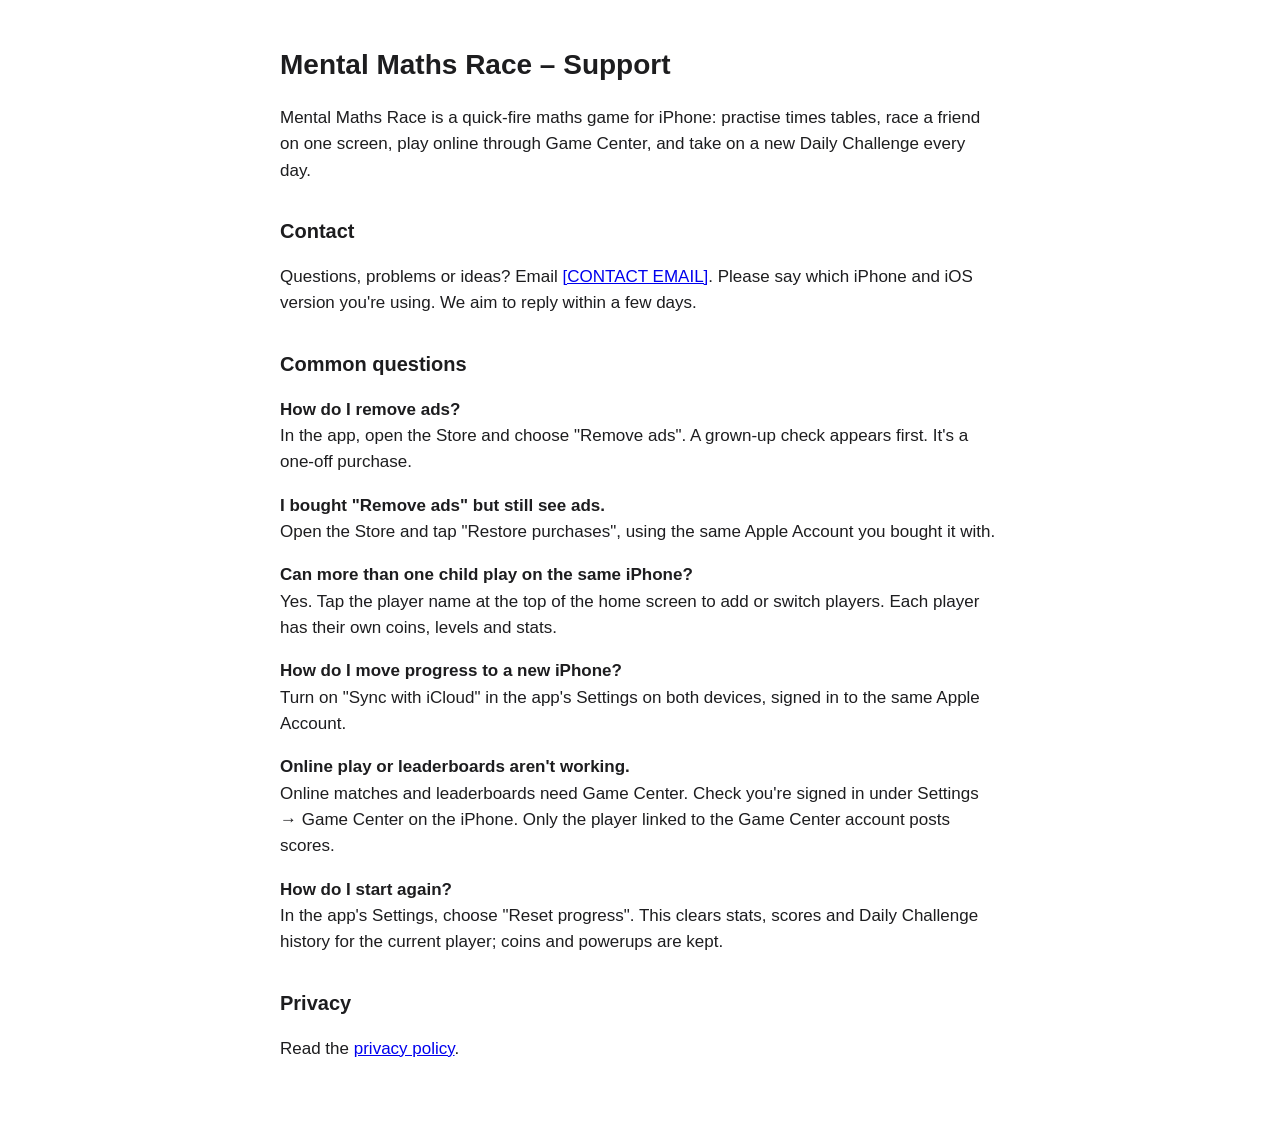
==== index.html @ 4fca7471 "Support and privacy pages for Mental Maths Race Co-Authored-By: Claude Opus 5.5 <noreply@anthropic.c" ====
<!doctype html>
<html lang="en-GB">
<head>
<meta charset="utf-8">
<meta name="viewport" content="width=device-width, initial-scale=1">
<meta http-equiv="refresh" content="0; url=support.html">
<title>Mental Maths Race</title>
</head>
<body>
<p><a href="support.html">Mental Maths Race – Support</a> · <a href="privacy-policy.html">Privacy policy</a></p>
</body>
</html>
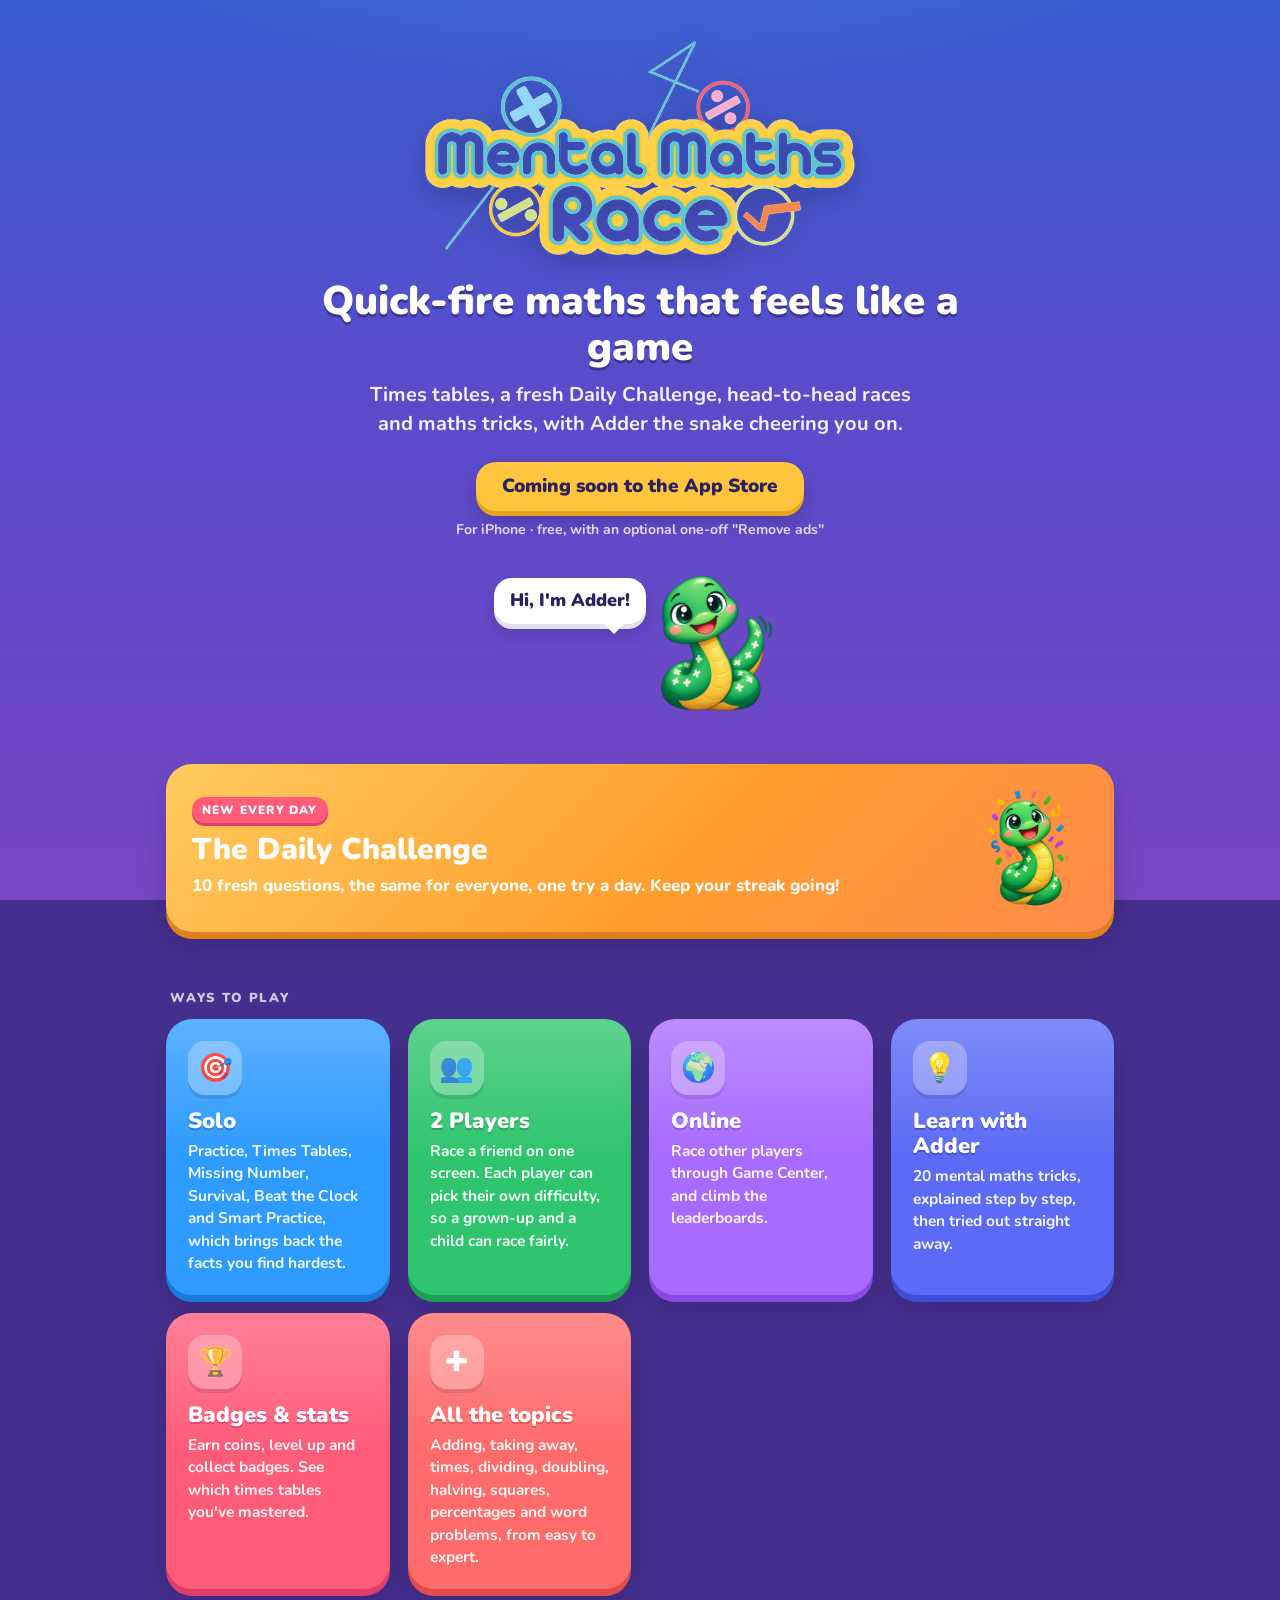
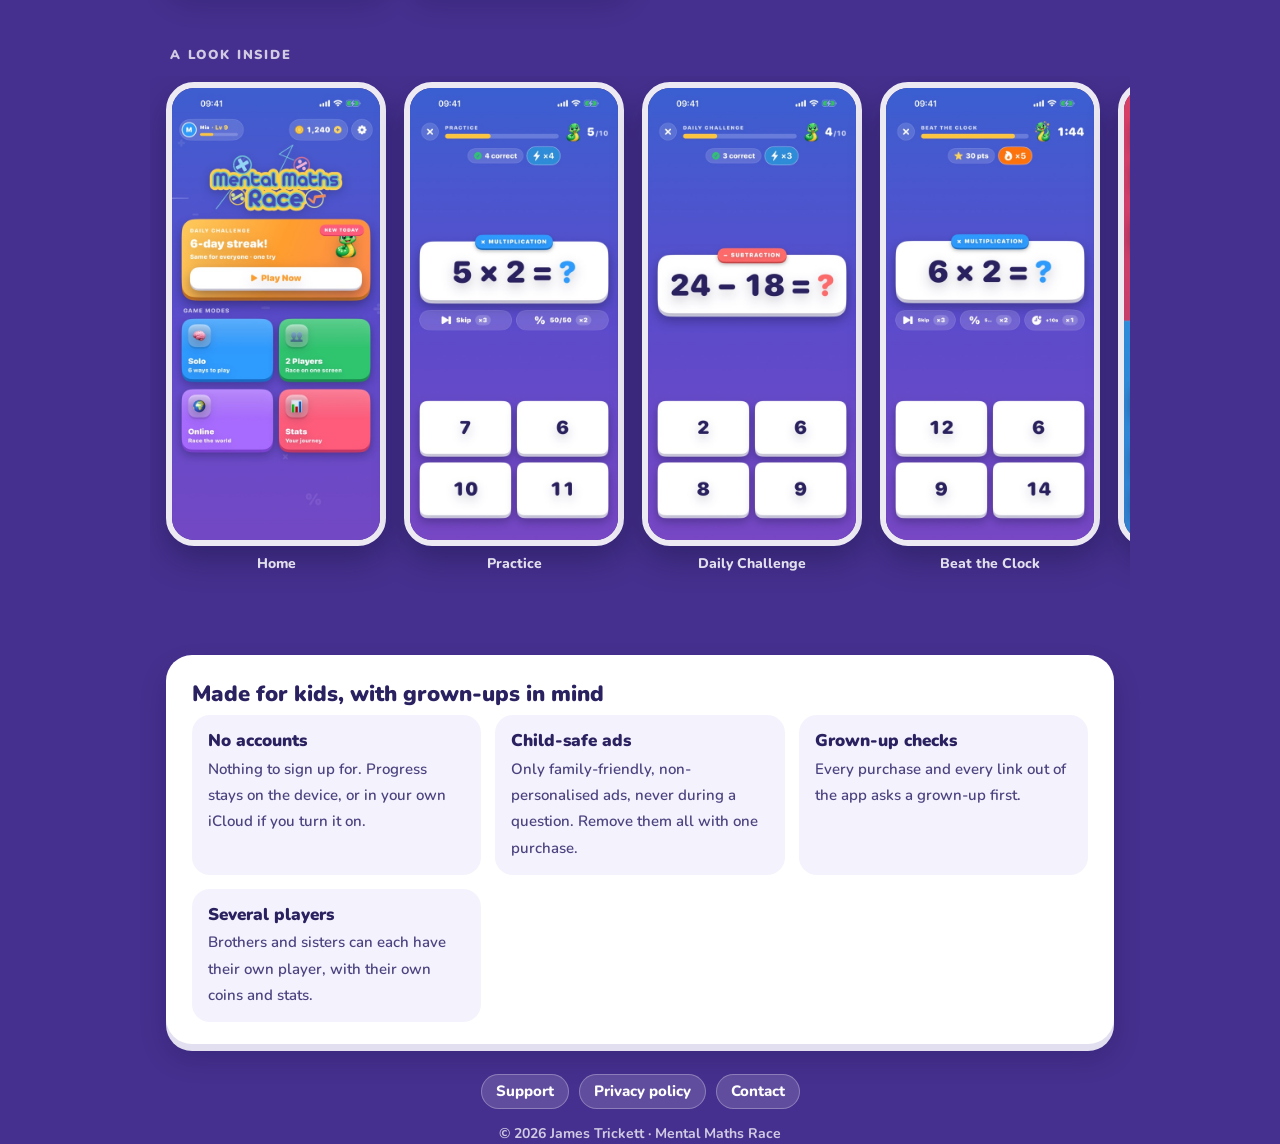
==== commit 1828073a: "Themed site: new home page, restyled support and privacy Home page in the app's look (sky gradient, " ====
--- a/index.html
+++ b/index.html
@@ -3,10 +3,126 @@
 <head>
 <meta charset="utf-8">
 <meta name="viewport" content="width=device-width, initial-scale=1">
-<meta http-equiv="refresh" content="0; url=support.html">
-<title>Mental Maths Race</title>
+<title>Mental Maths Race – quick-fire maths for iPhone</title>
+<meta name="description" content="A quick-fire maths game for iPhone: times tables, a Daily Challenge, races against a friend, Survival, Beat the Clock and maths tricks with Adder the snake.">
+<meta name="theme-color" content="#3A5FD0">
+<meta property="og:title" content="Mental Maths Race">
+<meta property="og:description" content="Quick-fire maths for iPhone, with Adder the snake.">
+<meta property="og:image" content="https://mentalmathsrace.com/assets/app-icon.png">
+<link rel="icon" href="assets/app-icon.png">
+<link rel="apple-touch-icon" href="assets/app-icon.png">
+<link rel="preconnect" href="https://fonts.googleapis.com">
+<link rel="preconnect" href="https://fonts.gstatic.com" crossorigin>
+<link href="https://fonts.googleapis.com/css2?family=Nunito:wght@600;700;800;900&display=swap" rel="stylesheet">
+<link rel="stylesheet" href="style.css">
 </head>
 <body>
-<p><a href="support.html">Mental Maths Race – Support</a> · <a href="privacy-policy.html">Privacy policy</a></p>
+<div class="symbols" aria-hidden="true">
+  <span style="left:6%;animation-duration:26s;animation-delay:-4s">+</span>
+  <span style="left:22%;animation-duration:31s;animation-delay:-18s">×</span>
+  <span style="left:41%;animation-duration:28s;animation-delay:-9s">÷</span>
+  <span style="left:63%;animation-duration:34s;animation-delay:-22s">−</span>
+  <span style="left:80%;animation-duration:29s;animation-delay:-13s">%</span>
+  <span style="left:92%;animation-duration:33s;animation-delay:-2s">+</span>
+</div>
+
+<header class="wrap">
+  <div class="hero">
+    <img class="logo" src="assets/logo.png" alt="Mental Maths Race" width="800" height="408">
+    <h1>Quick-fire maths that feels like a game</h1>
+    <p class="lede">Times tables, a fresh Daily Challenge, head-to-head races and maths tricks, with Adder the snake cheering you on.</p>
+    <div class="cta">
+      <span class="btn soon" role="note">Coming soon to the App Store</span>
+      <small>For iPhone · free, with an optional one-off "Remove ads"</small>
+    </div>
+    <div class="adder-hello">
+      <div class="bubble">Hi, I'm Adder!</div>
+      <img class="bob" src="assets/adder-wave.png" alt="Adder the snake waving" width="320" height="320">
+    </div>
+  </div>
+</header>
+
+<main class="wrap">
+  <section>
+    <div class="daily chunky">
+      <div>
+        <span class="tag">New every day</span>
+        <h3>The Daily Challenge</h3>
+        <p>10 fresh questions, the same for everyone, one try a day. Keep your streak going!</p>
+      </div>
+      <img src="assets/adder-celebrate.png" alt="" width="320" height="320">
+    </div>
+  </section>
+
+  <section>
+    <p class="section-label">Ways to play</p>
+    <div class="grid">
+      <div class="tile chunky t-solo">
+        <div class="ico" aria-hidden="true">🎯</div>
+        <h3>Solo</h3>
+        <p>Practice, Times Tables, Missing Number, Survival, Beat the Clock and Smart Practice, which brings back the facts you find hardest.</p>
+      </div>
+      <div class="tile chunky t-two">
+        <div class="ico" aria-hidden="true">👥</div>
+        <h3>2 Players</h3>
+        <p>Race a friend on one screen. Each player can pick their own difficulty, so a grown-up and a child can race fairly.</p>
+      </div>
+      <div class="tile chunky t-online">
+        <div class="ico" aria-hidden="true">🌍</div>
+        <h3>Online</h3>
+        <p>Race other players through Game Center, and climb the leaderboards.</p>
+      </div>
+      <div class="tile chunky t-learn">
+        <div class="ico" aria-hidden="true">💡</div>
+        <h3>Learn with Adder</h3>
+        <p>20 mental maths tricks, explained step by step, then tried out straight away.</p>
+      </div>
+      <div class="tile chunky t-stats">
+        <div class="ico" aria-hidden="true">🏆</div>
+        <h3>Badges &amp; stats</h3>
+        <p>Earn coins, level up and collect badges. See which times tables you've mastered.</p>
+      </div>
+      <div class="tile chunky t-store">
+        <div class="ico" aria-hidden="true">✚</div>
+        <h3>All the topics</h3>
+        <p>Adding, taking away, times, dividing, doubling, halving, squares, percentages and word problems, from easy to expert.</p>
+      </div>
+    </div>
+  </section>
+
+  <section>
+    <p class="section-label">A look inside</p>
+    <div class="shots">
+      <figure><img src="assets/shot-home.jpg" alt="Home screen" loading="lazy"><figcaption>Home</figcaption></figure>
+      <figure><img src="assets/shot-practice.jpg" alt="A practice question" loading="lazy"><figcaption>Practice</figcaption></figure>
+      <figure><img src="assets/shot-daily-challenge.jpg" alt="The Daily Challenge" loading="lazy"><figcaption>Daily Challenge</figcaption></figure>
+      <figure><img src="assets/shot-beat-the-clock.jpg" alt="Beat the Clock" loading="lazy"><figcaption>Beat the Clock</figcaption></figure>
+      <figure><img src="assets/shot-two-players.jpg" alt="Two players racing on one screen" loading="lazy"><figcaption>2 Players</figcaption></figure>
+      <figure><img src="assets/shot-stats.jpg" alt="Stats and badges" loading="lazy"><figcaption>Stats</figcaption></figure>
+      <figure><img src="assets/shot-store.jpg" alt="The Store" loading="lazy"><figcaption>Store</figcaption></figure>
+    </div>
+  </section>
+
+  <section>
+    <div class="card chunky">
+      <h2>Made for kids, with grown-ups in mind</h2>
+      <div class="safety">
+        <div><b>No accounts</b><span>Nothing to sign up for. Progress stays on the device, or in your own iCloud if you turn it on.</span></div>
+        <div><b>Child-safe ads</b><span>Only family-friendly, non-personalised ads, never during a question. Remove them all with one purchase.</span></div>
+        <div><b>Grown-up checks</b><span>Every purchase and every link out of the app asks a grown-up first.</span></div>
+        <div><b>Several players</b><span>Brothers and sisters can each have their own player, with their own coins and stats.</span></div>
+      </div>
+    </div>
+  </section>
+</main>
+
+<footer class="wrap">
+  <nav>
+    <a class="pill" href="support.html">Support</a>
+    <a class="pill" href="privacy-policy.html">Privacy policy</a>
+    <a class="pill" href="mailto:support@mentalmathsrace.com">Contact</a>
+  </nav>
+  <p>© 2026 James Trickett · Mental Maths Race</p>
+</footer>
 </body>
 </html>
--- a/style.css
+++ b/style.css
@@ -0,0 +1,275 @@
+/* Mental Maths Race site — the app's "Quest" look: blue→violet sky,
+   chunky candy cards with a darker lip, rounded heavy type. */
+
+:root {
+  --sky-top: #3A5FD0;
+  --sky-mid: #5A4BCB;
+  --sky-low: #7747C4;
+  --sky-deep: #46308F;
+  --ink: #2A2160;
+  --ink-soft: #4B4380;
+  --muted: #9A93C2;
+  --card: #FFFFFF;
+  --card-lip: #E2E0F0;
+  --gold: #FFC53D;
+  --gold-lip: #E0A41E;
+  --add: #2FC56E;   --add-lip: #1E9E55;
+  --sub: #FF6B6B;   --sub-lip: #E04B4B;
+  --mul: #2E9BFF;   --mul-lip: #1A7BDB;
+  --div: #A86BFF;   --div-lip: #8A48E6;
+  --indigo: #5B6BF5; --indigo-lip: #3F4CD6;
+  --pink: #FF5C7A;  --pink-lip: #E03E6C;
+  --daily-top: #FFCB5C; --daily-mid: #FF9E2E; --daily-end: #FF8A4B; --daily-lip: #E0801E;
+  --font: ui-rounded, "SF Pro Rounded", "Nunito", system-ui, -apple-system, sans-serif;
+  color-scheme: light;
+}
+
+* { box-sizing: border-box; }
+
+html { background: var(--sky-deep); }
+
+body {
+  margin: 0;
+  min-height: 100vh;
+  font: 500 17px/1.55 var(--font);
+  color: #fff;
+  background:
+    radial-gradient(1200px 600px at 50% -10%, rgba(255,255,255,0.12), transparent 60%),
+    linear-gradient(180deg, var(--sky-top) 0%, var(--sky-mid) 45%, var(--sky-low) 100%) fixed;
+  -webkit-font-smoothing: antialiased;
+}
+
+a { color: inherit; }
+
+img { max-width: 100%; height: auto; display: block; }
+
+.wrap {
+  width: 100%;
+  max-width: 980px;
+  margin: 0 auto;
+  padding: 0 16px;
+}
+
+/* Faint drifting maths symbols, like the app's background. */
+.symbols {
+  position: fixed; inset: 0; pointer-events: none; z-index: 0; overflow: hidden;
+}
+.symbols span {
+  position: absolute; bottom: -60px;
+  font: 900 34px/1 var(--font); color: rgba(255,255,255,0.10);
+  animation: rise linear infinite;
+}
+@keyframes rise { to { transform: translateY(-115vh) rotate(25deg); } }
+@media (prefers-reduced-motion: reduce) {
+  .symbols span { animation: none; display: none; }
+  .bob { animation: none !important; }
+}
+
+main, header, footer { position: relative; z-index: 1; }
+
+/* ---------- Top bar (inner pages) ---------- */
+.topbar {
+  display: flex; align-items: center; justify-content: space-between; gap: 12px;
+  padding: 16px 0;
+}
+.topbar .brand { display: flex; align-items: center; gap: 10px; text-decoration: none; }
+.topbar .brand img { width: 44px; height: 44px; border-radius: 11px; box-shadow: 0 4px 10px rgba(0,0,0,0.2); }
+.topbar .brand span { font: 900 19px/1.1 var(--font); }
+.topbar nav { display: flex; gap: 8px; flex-wrap: wrap; justify-content: flex-end; }
+
+.pill {
+  display: inline-flex; align-items: center; gap: 6px;
+  padding: 9px 14px; border-radius: 999px;
+  background: rgba(255,255,255,0.14);
+  border: 1px solid rgba(255,255,255,0.28);
+  font: 800 15px/1 var(--font); text-decoration: none; color: #fff;
+  white-space: nowrap;
+}
+.pill:hover { background: rgba(255,255,255,0.22); }
+.pill[aria-current="page"] { background: #fff; color: var(--ink); border-color: #fff; }
+
+/* ---------- Chunky buttons and cards ---------- */
+.chunky {
+  position: relative;
+  border-radius: 26px;
+  box-shadow: 0 7px 0 var(--lip, var(--card-lip)), 0 14px 26px rgba(15,15,48,0.22);
+}
+
+.btn {
+  display: inline-flex; align-items: center; justify-content: center; gap: 10px;
+  padding: 15px 26px; border-radius: 20px;
+  font: 900 19px/1 var(--font); text-decoration: none;
+  background: var(--gold); color: var(--ink);
+  box-shadow: 0 5px 0 var(--gold-lip), 0 10px 20px rgba(15,15,48,0.25);
+  transition: transform .1s, box-shadow .1s;
+}
+.btn:active { transform: translateY(4px); box-shadow: 0 1px 0 var(--gold-lip), 0 4px 10px rgba(15,15,48,0.25); }
+.btn.soon { cursor: default; }
+
+/* ---------- Home: hero ---------- */
+.hero {
+  text-align: center;
+  padding: 36px 0 18px;
+}
+.hero .logo { width: min(440px, 92%); margin: 0 auto; filter: drop-shadow(0 8px 14px rgba(0,0,0,0.25)); }
+.hero h1 {
+  margin: 18px auto 10px; max-width: 640px;
+  font: 900 clamp(26px, 5vw, 40px)/1.15 var(--font);
+  text-shadow: 0 3px 0 rgba(42,33,96,0.55);
+}
+.hero p.lede { margin: 0 auto 24px; max-width: 560px; font: 700 clamp(17px, 2.4vw, 20px)/1.45 var(--font); color: rgba(255,255,255,0.92); }
+.hero .cta { display: flex; flex-direction: column; align-items: center; gap: 10px; }
+.hero .cta small { font: 700 14px/1.3 var(--font); color: rgba(255,255,255,0.8); }
+
+.adder-hello {
+  display: flex; align-items: flex-end; justify-content: center; gap: 0;
+  margin: 26px auto 0;
+}
+.adder-hello img { width: 150px; }
+.bubble {
+  position: relative; margin-bottom: 92px; margin-right: -10px;
+  background: #fff; color: var(--ink);
+  font: 900 18px/1.2 var(--font);
+  padding: 12px 16px; border-radius: 18px;
+  box-shadow: 0 5px 0 var(--card-lip), 0 10px 20px rgba(15,15,48,0.2);
+}
+.bubble::after {
+  content: ""; position: absolute; right: 22px; bottom: -10px;
+  border: 10px solid transparent; border-top-color: #fff; border-bottom: 0;
+}
+.bob { animation: bob 3s ease-in-out infinite; transform-origin: bottom center; }
+@keyframes bob {
+  0%, 100% { transform: translateY(0) scaleY(0.98); }
+  50% { transform: translateY(-6px) scaleY(1.02); }
+}
+
+/* ---------- Home: sections ---------- */
+section { padding: 30px 0; }
+.section-label {
+  font: 900 13px/1 var(--font); letter-spacing: 0.14em; text-transform: uppercase;
+  color: rgba(255,255,255,0.75); margin: 0 0 14px 4px;
+}
+h2.title { font: 900 clamp(24px, 4vw, 32px)/1.2 var(--font); margin: 0 0 18px; text-shadow: 0 3px 0 rgba(42,33,96,0.5); }
+
+.daily {
+  --lip: var(--daily-lip);
+  display: grid; grid-template-columns: 1fr auto; align-items: center; gap: 16px;
+  padding: 24px 26px;
+  background: linear-gradient(135deg, var(--daily-top), var(--daily-mid) 55%, var(--daily-end));
+}
+.daily .tag {
+  display: inline-block; background: var(--pink); color: #fff;
+  font: 900 12px/1 var(--font); letter-spacing: 0.1em; text-transform: uppercase;
+  padding: 7px 10px; border-radius: 999px; box-shadow: 0 3px 0 var(--pink-lip);
+}
+.daily h3 { font: 900 clamp(22px, 3.6vw, 30px)/1.15 var(--font); margin: 10px 0 6px; }
+.daily p { margin: 0; font-weight: 800; color: rgba(255,255,255,0.95); }
+.daily img { width: 120px; }
+
+.grid {
+  display: grid; gap: 18px;
+  grid-template-columns: repeat(auto-fit, minmax(220px, 1fr));
+}
+.tile {
+  padding: 22px 22px 20px;
+  color: #fff;
+  background: var(--fill);
+  overflow: hidden;
+}
+.tile::before {
+  content: ""; position: absolute; inset: 0 0 50% 0; border-radius: 26px 26px 0 0;
+  background: linear-gradient(180deg, rgba(255,255,255,0.22), transparent);
+  pointer-events: none;
+}
+.tile .ico {
+  width: 54px; height: 54px; border-radius: 17px;
+  display: grid; place-items: center;
+  background: rgba(255,255,255,0.28); box-shadow: 0 4px 0 rgba(0,0,0,0.12);
+  font: 900 28px/1 var(--font); margin-bottom: 14px;
+}
+.tile h3 { font: 900 22px/1.15 var(--font); margin: 0 0 6px; text-shadow: 0 2px 0 var(--lip); }
+.tile p { margin: 0; font: 700 15.5px/1.45 var(--font); color: rgba(255,255,255,0.93); }
+.t-solo   { --fill: var(--mul); --lip: var(--mul-lip); }
+.t-two    { --fill: var(--add); --lip: var(--add-lip); }
+.t-online { --fill: var(--div); --lip: var(--div-lip); }
+.t-learn  { --fill: var(--indigo); --lip: var(--indigo-lip); }
+.t-stats  { --fill: var(--pink); --lip: var(--pink-lip); }
+.t-store  { --fill: var(--sub); --lip: var(--sub-lip); }
+
+/* Screenshot strip */
+.shots {
+  display: flex; gap: 18px; overflow-x: auto; scroll-snap-type: x mandatory;
+  padding: 6px 4px 22px; margin: 0 -16px; padding-left: 16px; padding-right: 16px;
+  scrollbar-width: thin;
+}
+.shots figure { flex: 0 0 auto; margin: 0; scroll-snap-align: center; text-align: center; }
+.shots img {
+  width: 220px; height: auto; border-radius: 28px;
+  border: 6px solid rgba(255,255,255,0.9);
+  box-shadow: 0 14px 30px rgba(15,15,48,0.35);
+}
+.shots figcaption { margin-top: 10px; font: 800 14px/1.2 var(--font); color: rgba(255,255,255,0.85); }
+
+/* White content card (safety section, support, privacy) */
+.card {
+  background: var(--card); color: var(--ink);
+  padding: 26px 26px 22px;
+}
+.card a { color: var(--mul-lip); font-weight: 800; }
+.card h2 { font: 900 22px/1.2 var(--font); margin: 26px 0 8px; color: var(--ink); }
+.card h2:first-child { margin-top: 0; }
+.card p { margin: 0 0 14px; color: var(--ink-soft); }
+.card strong { color: var(--ink); }
+
+.safety { display: grid; gap: 14px; grid-template-columns: repeat(auto-fit, minmax(230px, 1fr)); margin-top: 6px; }
+.safety div {
+  background: #F4F2FC; border-radius: 18px; padding: 16px 16px 14px;
+}
+.safety b { display: block; font: 900 17px/1.2 var(--font); color: var(--ink); margin: 0 0 4px; }
+.safety span { font: 600 15px/1.45 var(--font); color: var(--ink-soft); }
+
+/* ---------- Inner pages ---------- */
+.page-head { display: flex; align-items: flex-end; gap: 8px; margin: 18px 0 22px; }
+.page-head h1 { flex: 1; margin: 0 0 8px; font: 900 clamp(28px, 5vw, 40px)/1.1 var(--font); text-shadow: 0 3px 0 rgba(42,33,96,0.55); }
+.page-head .sub { display: block; margin-top: 6px; font: 700 15px/1.3 var(--font); color: rgba(255,255,255,0.85); text-shadow: none; }
+.page-head img { width: 110px; flex: 0 0 auto; }
+
+.faq { display: grid; gap: 12px; margin: 6px 0 18px; }
+.faq details {
+  background: #F4F2FC; border-radius: 18px; padding: 14px 16px;
+}
+.faq summary { cursor: pointer; font: 900 17px/1.3 var(--font); color: var(--ink); list-style: none; display: flex; justify-content: space-between; gap: 12px; }
+.faq summary::-webkit-details-marker { display: none; }
+.faq summary::after { content: "+"; font-size: 22px; line-height: 1; color: var(--div); transition: transform .2s; }
+.faq details[open] summary::after { transform: rotate(45deg); }
+.faq details p { margin: 10px 0 2px; }
+
+.contact {
+  --lip: var(--add-lip);
+  display: flex; align-items: center; gap: 16px; flex-wrap: wrap;
+  background: var(--add); color: #fff; padding: 18px 22px; margin-bottom: 18px;
+}
+.contact p { margin: 0; flex: 1 1 240px; color: #fff; font-weight: 700; }
+.contact p a { color: #fff; text-decoration: underline; text-underline-offset: 3px; }
+.contact a.btn { background: #fff; color: var(--add-lip); box-shadow: 0 5px 0 var(--card-lip), 0 8px 16px rgba(15,15,48,0.2); }
+
+/* ---------- Footer ---------- */
+footer { padding: 34px 0 42px; text-align: center; }
+footer nav { display: flex; gap: 10px; justify-content: center; flex-wrap: wrap; margin-bottom: 14px; }
+footer p { margin: 0; font: 700 14px/1.5 var(--font); color: rgba(255,255,255,0.75); }
+
+@media (max-width: 560px) {
+  .hero { padding-top: 24px; }
+  .hero .logo { width: min(290px, 80%); }
+  .adder-hello img { width: 120px; }
+  .bubble { margin-bottom: 72px; }
+  .tile { display: grid; grid-template-columns: auto 1fr; column-gap: 14px; padding: 18px; }
+  .tile .ico { grid-row: span 2; width: 48px; height: 48px; font-size: 24px; margin: 0; }
+  .tile h3 { font-size: 20px; margin: 2px 0 4px; }
+  .daily { grid-template-columns: 1fr; }
+  .daily img { display: none; }
+  .topbar .brand span { display: none; }
+  .page-head img { width: 84px; }
+  .card { padding: 22px 18px 18px; }
+  .shots img { width: 190px; }
+}
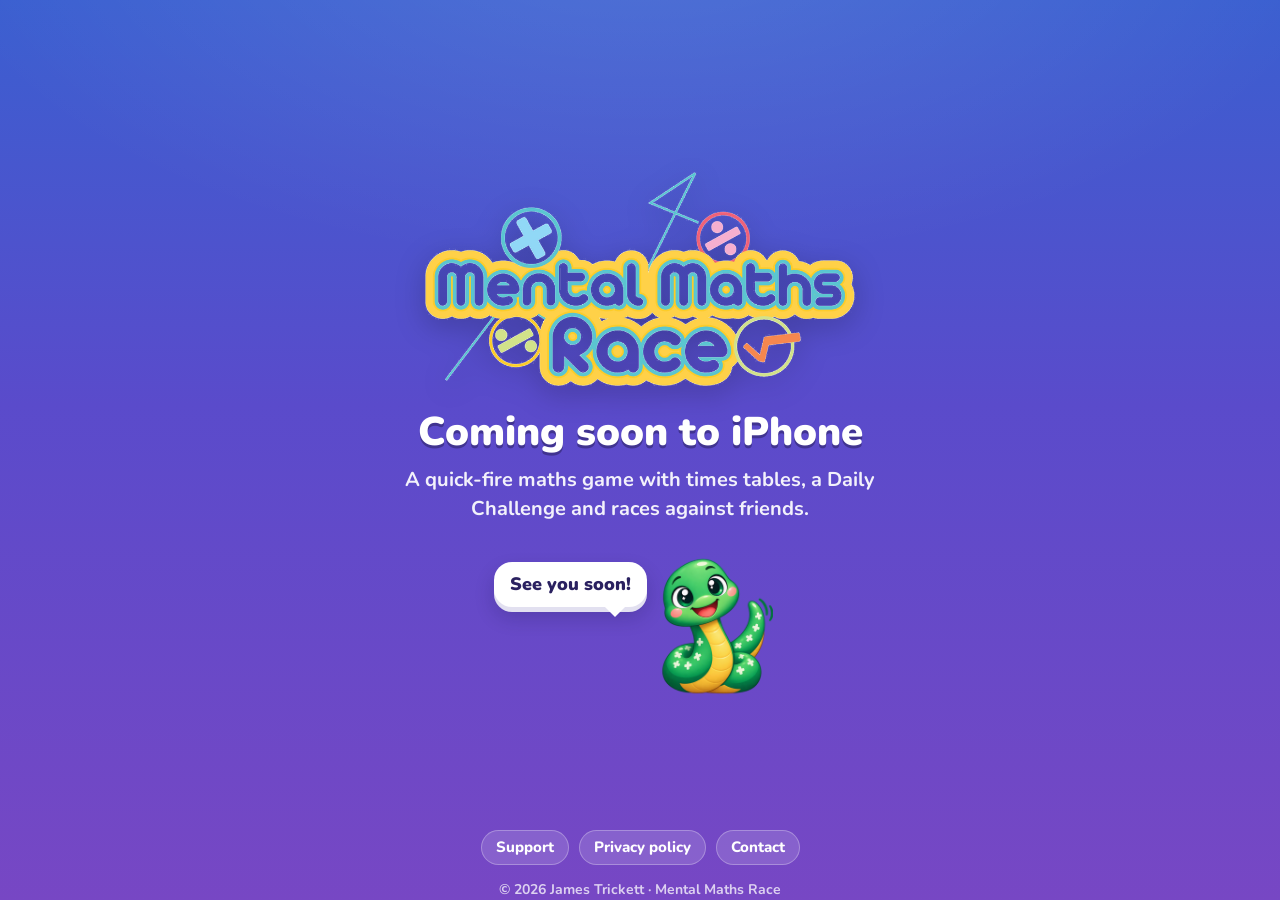
==== commit 240910f9: "Coming-soon home page until launch The full home page is kept on the launch-home branch; merge it in" ====
--- a/index.html
+++ b/index.html
@@ -3,117 +3,41 @@
 <head>
 <meta charset="utf-8">
 <meta name="viewport" content="width=device-width, initial-scale=1">
-<title>Mental Maths Race – quick-fire maths for iPhone</title>
-<meta name="description" content="A quick-fire maths game for iPhone: times tables, a Daily Challenge, races against a friend, Survival, Beat the Clock and maths tricks with Adder the snake.">
+<title>Mental Maths Race – coming soon</title>
+<meta name="description" content="Mental Maths Race, a quick-fire maths game for iPhone, is coming soon.">
+<meta name="robots" content="noindex">
 <meta name="theme-color" content="#3A5FD0">
-<meta property="og:title" content="Mental Maths Race">
-<meta property="og:description" content="Quick-fire maths for iPhone, with Adder the snake.">
-<meta property="og:image" content="https://mentalmathsrace.com/assets/app-icon.png">
 <link rel="icon" href="assets/app-icon.png">
 <link rel="apple-touch-icon" href="assets/app-icon.png">
 <link rel="preconnect" href="https://fonts.googleapis.com">
 <link rel="preconnect" href="https://fonts.gstatic.com" crossorigin>
 <link href="https://fonts.googleapis.com/css2?family=Nunito:wght@600;700;800;900&display=swap" rel="stylesheet">
 <link rel="stylesheet" href="style.css">
+<style>
+  .soon-page { min-height: 100vh; display: flex; flex-direction: column; }
+  .soon-page main { flex: 1; display: flex; align-items: center; }
+  .soon-page .hero { padding-bottom: 0; }
+</style>
 </head>
-<body>
+<body class="soon-page">
 <div class="symbols" aria-hidden="true">
-  <span style="left:6%;animation-duration:26s;animation-delay:-4s">+</span>
-  <span style="left:22%;animation-duration:31s;animation-delay:-18s">×</span>
-  <span style="left:41%;animation-duration:28s;animation-delay:-9s">÷</span>
-  <span style="left:63%;animation-duration:34s;animation-delay:-22s">−</span>
-  <span style="left:80%;animation-duration:29s;animation-delay:-13s">%</span>
-  <span style="left:92%;animation-duration:33s;animation-delay:-2s">+</span>
+  <span style="left:8%;animation-duration:28s;animation-delay:-5s">+</span>
+  <span style="left:30%;animation-duration:33s;animation-delay:-19s">×</span>
+  <span style="left:55%;animation-duration:30s;animation-delay:-10s">÷</span>
+  <span style="left:76%;animation-duration:35s;animation-delay:-24s">−</span>
+  <span style="left:91%;animation-duration:31s;animation-delay:-2s">%</span>
 </div>
 
-<header class="wrap">
-  <div class="hero">
+<main class="wrap">
+  <div class="hero" style="width:100%">
     <img class="logo" src="assets/logo.png" alt="Mental Maths Race" width="800" height="408">
-    <h1>Quick-fire maths that feels like a game</h1>
-    <p class="lede">Times tables, a fresh Daily Challenge, head-to-head races and maths tricks, with Adder the snake cheering you on.</p>
-    <div class="cta">
-      <span class="btn soon" role="note">Coming soon to the App Store</span>
-      <small>For iPhone · free, with an optional one-off "Remove ads"</small>
-    </div>
+    <h1>Coming soon to iPhone</h1>
+    <p class="lede">A quick-fire maths game with times tables, a Daily Challenge and races against friends.</p>
     <div class="adder-hello">
-      <div class="bubble">Hi, I'm Adder!</div>
+      <div class="bubble">See you soon!</div>
       <img class="bob" src="assets/adder-wave.png" alt="Adder the snake waving" width="320" height="320">
     </div>
   </div>
-</header>
-
-<main class="wrap">
-  <section>
-    <div class="daily chunky">
-      <div>
-        <span class="tag">New every day</span>
-        <h3>The Daily Challenge</h3>
-        <p>10 fresh questions, the same for everyone, one try a day. Keep your streak going!</p>
-      </div>
-      <img src="assets/adder-celebrate.png" alt="" width="320" height="320">
-    </div>
-  </section>
-
-  <section>
-    <p class="section-label">Ways to play</p>
-    <div class="grid">
-      <div class="tile chunky t-solo">
-        <div class="ico" aria-hidden="true">🎯</div>
-        <h3>Solo</h3>
-        <p>Practice, Times Tables, Missing Number, Survival, Beat the Clock and Smart Practice, which brings back the facts you find hardest.</p>
-      </div>
-      <div class="tile chunky t-two">
-        <div class="ico" aria-hidden="true">👥</div>
-        <h3>2 Players</h3>
-        <p>Race a friend on one screen. Each player can pick their own difficulty, so a grown-up and a child can race fairly.</p>
-      </div>
-      <div class="tile chunky t-online">
-        <div class="ico" aria-hidden="true">🌍</div>
-        <h3>Online</h3>
-        <p>Race other players through Game Center, and climb the leaderboards.</p>
-      </div>
-      <div class="tile chunky t-learn">
-        <div class="ico" aria-hidden="true">💡</div>
-        <h3>Learn with Adder</h3>
-        <p>20 mental maths tricks, explained step by step, then tried out straight away.</p>
-      </div>
-      <div class="tile chunky t-stats">
-        <div class="ico" aria-hidden="true">🏆</div>
-        <h3>Badges &amp; stats</h3>
-        <p>Earn coins, level up and collect badges. See which times tables you've mastered.</p>
-      </div>
-      <div class="tile chunky t-store">
-        <div class="ico" aria-hidden="true">✚</div>
-        <h3>All the topics</h3>
-        <p>Adding, taking away, times, dividing, doubling, halving, squares, percentages and word problems, from easy to expert.</p>
-      </div>
-    </div>
-  </section>
-
-  <section>
-    <p class="section-label">A look inside</p>
-    <div class="shots">
-      <figure><img src="assets/shot-home.jpg" alt="Home screen" loading="lazy"><figcaption>Home</figcaption></figure>
-      <figure><img src="assets/shot-practice.jpg" alt="A practice question" loading="lazy"><figcaption>Practice</figcaption></figure>
-      <figure><img src="assets/shot-daily-challenge.jpg" alt="The Daily Challenge" loading="lazy"><figcaption>Daily Challenge</figcaption></figure>
-      <figure><img src="assets/shot-beat-the-clock.jpg" alt="Beat the Clock" loading="lazy"><figcaption>Beat the Clock</figcaption></figure>
-      <figure><img src="assets/shot-two-players.jpg" alt="Two players racing on one screen" loading="lazy"><figcaption>2 Players</figcaption></figure>
-      <figure><img src="assets/shot-stats.jpg" alt="Stats and badges" loading="lazy"><figcaption>Stats</figcaption></figure>
-      <figure><img src="assets/shot-store.jpg" alt="The Store" loading="lazy"><figcaption>Store</figcaption></figure>
-    </div>
-  </section>
-
-  <section>
-    <div class="card chunky">
-      <h2>Made for kids, with grown-ups in mind</h2>
-      <div class="safety">
-        <div><b>No accounts</b><span>Nothing to sign up for. Progress stays on the device, or in your own iCloud if you turn it on.</span></div>
-        <div><b>Child-safe ads</b><span>Only family-friendly, non-personalised ads, never during a question. Remove them all with one purchase.</span></div>
-        <div><b>Grown-up checks</b><span>Every purchase and every link out of the app asks a grown-up first.</span></div>
-        <div><b>Several players</b><span>Brothers and sisters can each have their own player, with their own coins and stats.</span></div>
-      </div>
-    </div>
-  </section>
 </main>
 
 <footer class="wrap">
